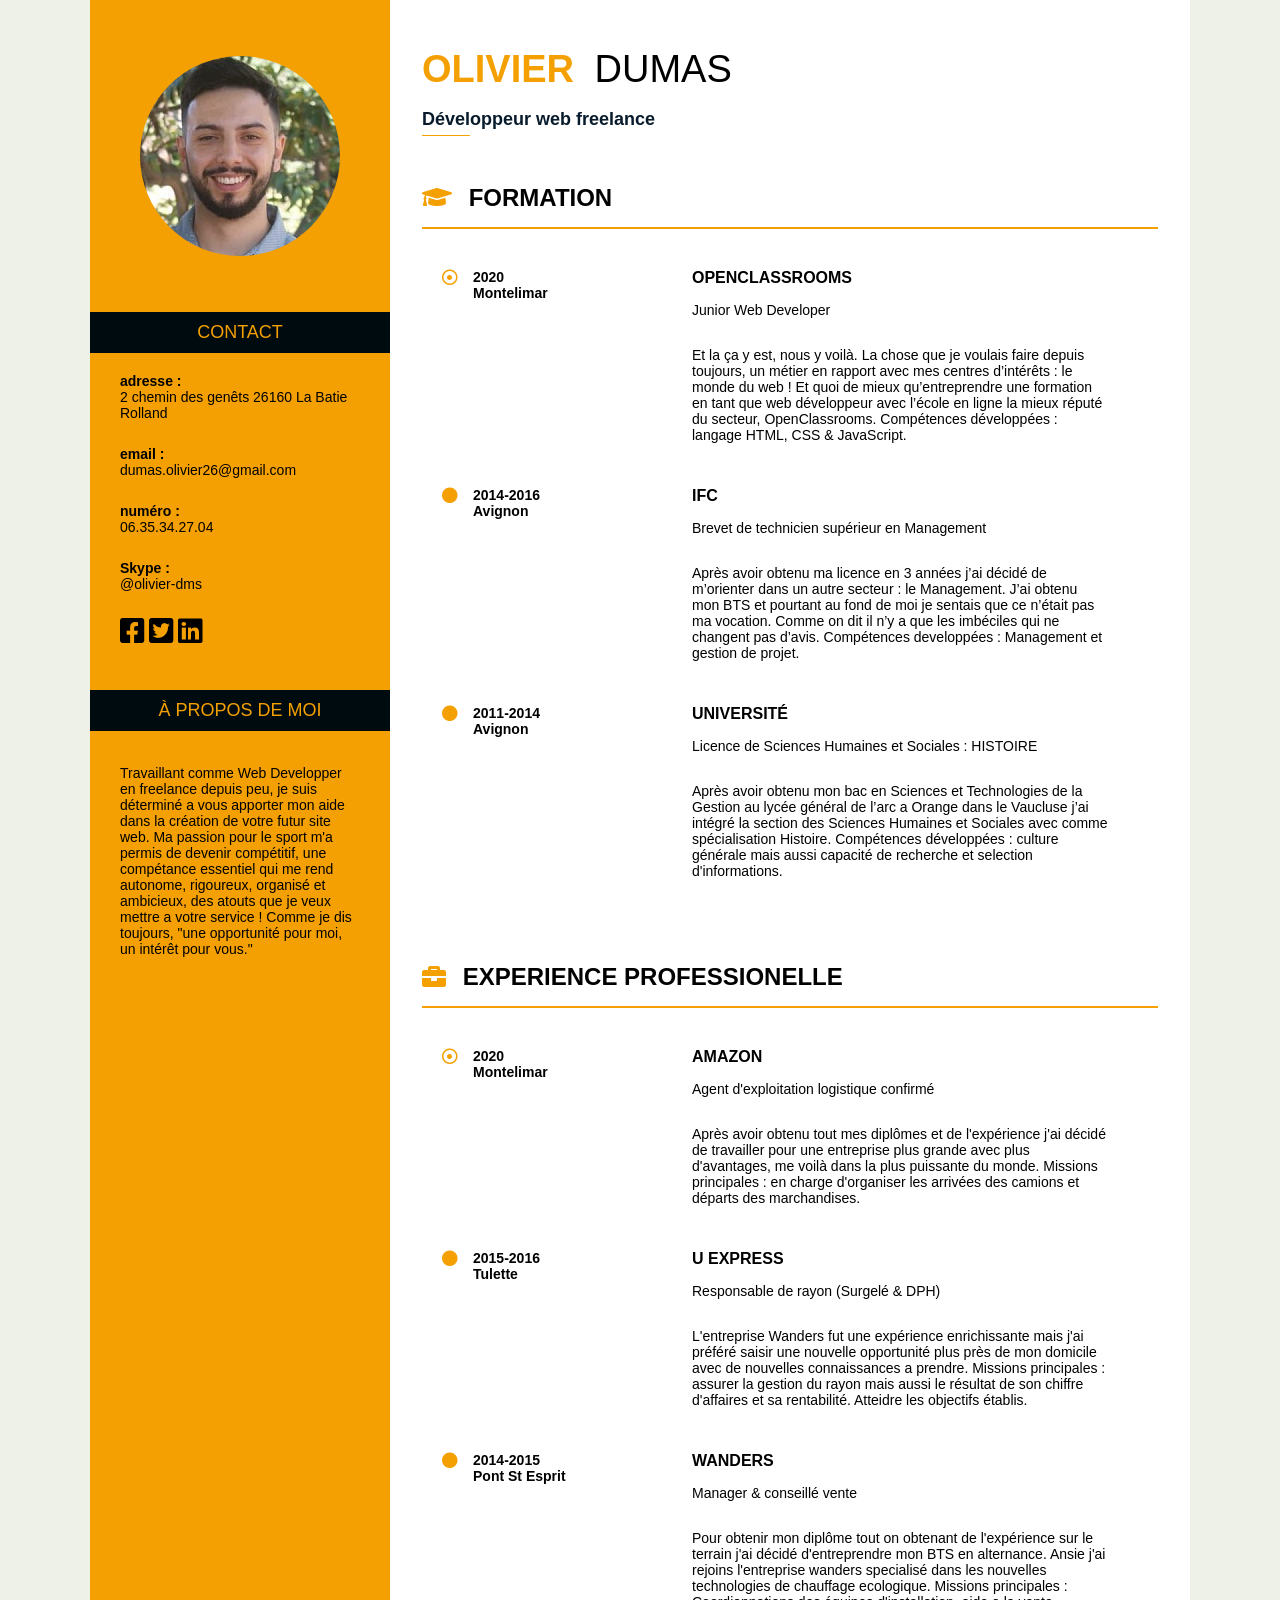
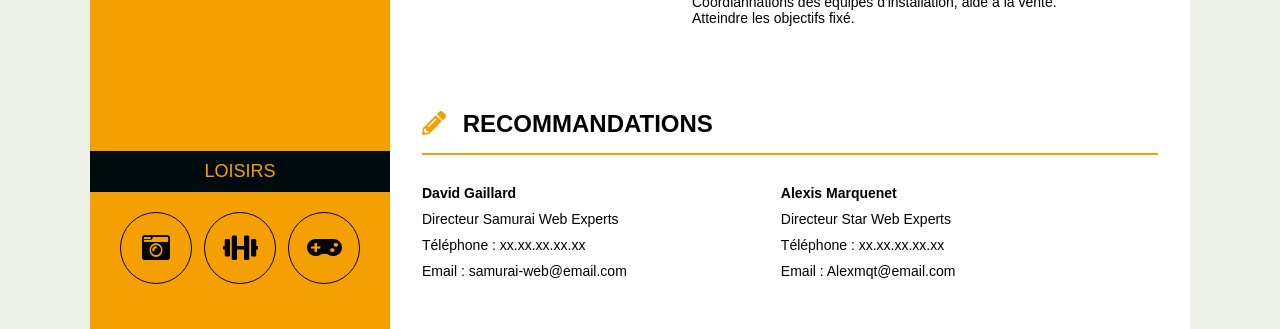
==== index.html @ c9f4bc69 "modification rubrique recommandation htmlet css" ====
<!DOCTYPE html>
<html lang="fr">
   <head>
      <title>CV en Ligne : Dumas Olivier</title>
      <meta name="viewport" content="width=device-width, initial-scale=1">
      <meta charset="utf-8" />
      <link rel="shortcut icon" href="img/faviconCV.png"/>
      <link rel="stylesheet" href="style.css" />
      <link rel="stylesheet" href=
         "https://cdnjs.cloudflare.com/ajax/libs/font-awesome/5.9.0/css/all.css"/>
   </head>
   <body>
      <div class="container">
         <div class="sidebar">
            <div>
               <div class="fullname-picture">
                  <div class="profil-wrapper">
                     <figure class="profil-pic">
                        <a href="img/image.jpg" target="_blank"><img src="img/image_mini.jpg" 
                           alt="image" title="Cliquez pour agrandir" /></a>
                     </figure>
                  </div>
               </div>
               <div class="fullname show-on-mobile">
                  <header class="main-title-color">
                     <h1> OLIVIER <span class="surname">DUMAS</span></h1><br>
                     <h2 class="titlejob">
                        <span class="underline-title">Dével</span>oppeur web freelance
                     </h2>
                  </header>
               </div>
               <section>
                  <h3 class="sidebar-title">CONTACT</h3>
                  <div class="sidebar-body">
                     <ul class="nopuce">
                        <li class="sidebar-bullet">
                           <strong>adresse :</strong>
                           <a class="link-color" href="http://goo.gl/maps/GYfT8riHhv5M9NxY7"
                           target="_blank"
                           title= "cliquez pour voir sur google maps">
                           2 chemin des genêts 26160 La Batie Rolland
                           </a>
                        </li>
                        <li class="sidebar-bullet">
                           <strong>email :</strong> 
                           <a class="link-color" href= "mailto:dumas.olivier26@gmail.com"
                           target="_blank"
                           title= "cliquez pour me contacter par mail">
                           dumas.olivier26@gmail.com</a>
                        </li>
                        <li class="sidebar-bullet">
                           <strong>numéro :</strong> 
                           <a class="link-color" href="tel:+33635432704"
                           target="_blank"
                           title= "cliquez pour me contacter par téléphone">
                           06.35.34.27.04</a>
                        </li>
                        <li class="sidebar-bullet">
                           <strong>Skype :</strong> 
                           <a class="link-color" href="https://secure.skype.com/portal/overview"
                           target="_blank"
                           title="cliquez pour me contacter par Skype">
                           @olivier-dms</a>
                        </li>
                        <li>
                           <a class="link-color" href="https://www.facebook.com/olivierjaco.pastorius/?viewas=" 
                              target="_blank" 
                              title="cliquez pour accéder a mon profil facebook">
                              <i class="fab fa-facebook-square fa-2x"></i>
                           </a>
                           <a class="link-color" href="https://twitter.com/dumasolivier7" 
                              target="_blank"
                              title="cliquez pour accéder a mon profil twitter">
                              <i class="fab fa-twitter-square fa-2x"></i>
                           </a>
                           <a class="link-color" href="https://www.linkedin.com/in/olivier-dumas-05666b1aa" 
                              target="_blank"
                              title="cliquez pour accéder a mon profil linkedin">
                              <i class="fab fa-linkedin fa-2x"></i>
                           </a>
                        </li>
                     </ul>
                  </div>
               </section>
               <section>
                  <h3 class="sidebar-title">À PROPOS DE MOI</h3>
                  <div class="sidebar-body">
                     <p>
                        Travaillant comme Web Developper en freelance depuis peu, je suis déterminé a vous apporter mon aide dans la création de votre futur site web. 
                        Ma passion pour le sport m'a permis de devenir compétitif, une compétance essentiel qui me rend autonome, rigoureux, organisé et ambicieux,
                        des atouts que je veux mettre a votre service ! 
                        Comme je dis toujours, "une opportunité pour moi, un intérêt pour vous."
                     </p>
                  </div>
               </section>
            </div>
            <footer>
               <section>
                  <h3 class="sidebar-title">LOISIRS</h3>
                  <div class="sidebar-body">
                     <div class="icone-circle">
                        <i class="fa fa-camera-retro fa-2x" title="photographie & cinéma"></i> 
                     </div>
                     <div class="icone-circle">
                        <i class="fas fa-dumbbell fa-2x" title="pratique powerlift & crossfit depuis 3 ans"></i>
                     </div>
                     <div class="icone-circle">
                        <i class="fas fa-gamepad fa-2x" title="grand amateur de jeux video"></i>
                     </div>
                  </div>
               </section>
            </footer>
         </div>
         <div class="main">
            <div class="fullname hide-on-mobile">
               <header class="main-title-color">
                  <h1> OLIVIER <span class="surname">DUMAS</span></h1><br>
                  <h2 class="titlejob">
                     <span class="underline-title">Dével</span>oppeur web freelance
                  </h2>
               </header>
            </div>
            <section>
               <h3 class="titre"> <i class="fas fa-graduation-cap"></i> <span class="title-category">FORMATION</span></h3>
               <div class="main-section">
                  <article class="event">
                     <div class="periode">
                        <span class="icone-color"><i class="far fa-dot-circle"></i></span>
                        <div class="date-and-location">
                            2020 <br> Montelimar 
                        </div>
                     </div>
                     <div class="periode-descriptif"> 
                        <h4 class="career-title">OPENCLASSROOMS</h4> 
                        <h5 class="subtitle">Junior Web Developer</h5>
                        <p>
                           Et la ça y est, nous y voilà. La chose que je voulais faire depuis toujours, 
                           un métier en rapport avec mes centres d’intérêts : le monde du web ! 
                           Et quoi de mieux qu’entreprendre une formation en tant que web développeur avec l’école en ligne la mieux réputé du secteur, OpenClassrooms.
                           Compétences développées : langage HTML, CSS & JavaScript.
                        </p>
                     </div>
                  </article>
                  <article class="event">
                     <div class="periode">
                        <span class="icone-color"><i class="fas fa-circle"></i></span>
                        <div class="date-and-location">
                            2014-2016 <br> Avignon
                        </div>
                     </div>
                     <div class="periode-descriptif"> 
                        <h4 class="career-title">IFC</h4>
                        <h5 class="subtitle">Brevet de technicien supérieur en Management</h5>
                        <p>
                           Après avoir obtenu ma licence en 3 années j’ai décidé de m’orienter dans un autre secteur : le Management. 
                           J’ai obtenu mon BTS et pourtant au fond de moi je sentais que ce n’était pas ma vocation. 
                           Comme on dit il n’y a que les imbéciles qui ne changent pas d’avis. 
                           Compétences developpées : Management et gestion de projet.
                        </p>
                     </div>
                  </article>
                  <article class="event">
                     <div class="periode">
                        <span class="icone-color"><i class="fas fa-circle"></i></span>
                        <div class="date-and-location">
                           2011-2014 <br> Avignon
                        </div>
                     </div>
                     <div class="periode-descriptif"> 
                        <h4 class="career-title">UNIVERSITÉ</h4>
                        <h5 class="subtitle">Licence de Sciences Humaines et Sociales : HISTOIRE</h5>
                        <p>
                           Après avoir obtenu mon bac en Sciences et Technologies de la Gestion au lycée général de l’arc a Orange dans le Vaucluse 
                           j’ai intégré la section des Sciences Humaines et Sociales avec comme spécialisation Histoire.
                           Compétences développées : culture générale mais aussi capacité de recherche et selection d'informations.
                        </p>
                     </div>
                   </article>
               </div>
            </section>
            <section>
               <h3 class="titre"> <i class="fas fa-briefcase"></i> <span class="title-category">EXPERIENCE PROFESSIONELLE</span></h3>
               <div class="main-section">
                  <article class="event">
                     <div class="periode">
                        <span class="icone-color"><i class="far fa-dot-circle"></i></span>
                        <div class="date-and-location">
                           2020 <br> Montelimar 
                        </div>
                     </div>
                     <div class="periode-descriptif"> 
                        <h4 class="career-title">AMAZON</h4>
                        <h5 class="subtitle">Agent d'exploitation logistique confirmé</h5>
                        <p>
                           Après avoir obtenu tout mes diplômes et de l'expérience j'ai décidé de travailler pour une entreprise plus grande avec plus d'avantages, 
                           me voilà dans la plus puissante du monde.
                           Missions principales : en charge d'organiser les arrivées des camions et départs des marchandises. 
                         </p>
                     </div>
                  </article>
                  <article class="event">
                     <div class="periode">
                        <span class="icone-color"><i class="fas fa-circle"></i></span>
                        <div class="date-and-location">
                            2015-2016 <br> Tulette
                        </div>
                     </div>
                     <div class="periode-descriptif"> 
                        <h4 class="career-title">U EXPRESS</h4>
                        <h5 class="subtitle">Responsable de rayon (Surgelé & DPH)</h5>
                        <p>
                           L'entreprise Wanders fut une expérience enrichissante mais j'ai préféré saisir une nouvelle opportunité plus près de mon domicile avec de nouvelles connaissances a prendre.
                           Missions principales : assurer la gestion du rayon mais aussi le résultat de son chiffre d'affaires et sa rentabilité. Atteidre  les objectifs établis.
                        </p>
                     </div>
                  </article>
                  <article class="event">
                     <div class="periode">
                        <span class="icone-color"><i class="fas fa-circle"></i></span>
                        <div class="date-and-location">
                            2014-2015 <br> Pont St Esprit
                        </div>
                     </div>
                     <div class="periode-descriptif"> 
                        <h4 class="career-title">WANDERS</h4>
                        <h5 class="subtitle">Manager & conseillé vente</h5>
                        <p>
                           Pour obtenir mon diplôme tout on obtenant de l'expérience sur le terrain j'ai décidé d'entreprendre mon BTS en alternance. 
                           Ansie j'ai rejoins l'entreprise wanders specialisé dans les nouvelles technologies de chauffage ecologique.
                           Missions principales : Coordiannations des équipes d'installation, aide a la vente. Atteindre les objectifs fixé. 
                        </p> 
                     </div>
                  </article>
               </div>
            </section>
            <section>
               <h3 class="titre"> <i class="fas fa-pencil-alt"></i> <span class="title-category">RECOMMANDATIONS</span></h3>
               <div class="recommandation">
                  <div class="recommandation-name">David Gaillard</div>
                  <div>Directeur Samurai Web Experts</div>
                  <div>Téléphone : xx.xx.xx.xx.xx</div>
                  <div>Email : samurai-web@email.com</div>
               </div>
               <div class="recommandation">
                  <div class="recommandation-name">Alexis Marquenet</div>
                  <div>Directeur Star Web Experts</div>
                  <div>Téléphone : xx.xx.xx.xx.xx</div>
                  <div>Email : Alexmqt@email.com</div>
               </div>
            </section>
         </div>
      </div>   
   </body>
</html>
---- style.css ----
*{
    font-family: Verdana, "Arial Black", Arial, Comic Sans MS, sans-serif;
}

body{
	background-color: rgb(238, 241, 231)
}

body, ul, h1, h2, h3, h4, h5{
	padding: 0;
	margin: 0;
}

.sidebar-bullet{
	margin-bottom: 25px;
	display: flex;
	flex-direction: column;
}

.fullname{
	margin-top: 3em;
	margin-bottom: 3em;
	display: flex;
	flex-direction: column;
	justify-content: center;
}

.fullname-picture{
	margin-top: 4em;
	margin-bottom: 4em;
	height: 200px;
	display: flex;
	flex-direction: column;
	justify-content: center;	
}

.profil-wrapper {
	display: flex;
	justify-content: center;
	margin: 3em 0px;
}

.profil-pic{
	display: inline-block;
    border: 2px;
    width: 200px;
    height: 200px;
    border-radius: 50%;
    overflow: hidden;
}

h1{
	font-size: 38px;
	color: rgb(245, 160, 2);
}

.titlejob{
	display: flex;
	justify-content: start;
	font-size: 18px;
	color: rgb(7, 27, 44);
	font-weight: bold;
}

.surname{
	color: black;
	margin-left: 10px;
	font-weight: 500;
}

.underline-title{
	border-bottom: 0.1em solid rgb(245, 160, 2);
	padding-bottom: 5px;	
}

.link-color{
	color: black;
	text-decoration: none;
}

.icone-circle
{
 	background-color: rgb(245, 160, 2);
 	border-radius: 100%;
 	border: 1px solid black;
 	padding:10px;
 	width: 50px;
 	height: 50px;
 	display: flex;
 	justify-content: center;
 	align-items: center;
}

.container{
	max-width: 1100px;
	display: flex;
	justify-content: center;
	margin: auto;
}

.sidebar{
	
	background-color: rgb(245, 160, 2);
	max-width: 300px;
	min-width: 300px;
	display: flex; 
	flex-direction: column;
	justify-content: space-between;
	font-size: 14px;
}	

.main{
	background-color:white;
	padding-left: 2em;
	padding-right: 2em;
}

.titre{
	display:block;
	border-bottom: 0.1em solid; color: rgb(245, 160, 2);
	text-align: left;
	padding-bottom: 15px;
	font-size: x-large;
	font-weight: 600;
}

.sidebar-title{
	text-align: center;
    font-weight: normal;
    background: rgb(0, 11, 15);
    color: rgb(245, 160, 2);
    margin: auto;
	padding: 10px 0px;
	text-transform: uppercase;
	font-size: large;
}

.sidebar-body{
	padding: 20px 30px;
	display: flex; 
	justify-content: space-between;
	margin-bottom: 25px;
}

.periode-descriptif{
	padding-left: 20px;
	display: flex;
	flex-direction: column;
	margin: 0px 30px;
	font-size: 14px;
}

.date-and-location{
	padding-left: 15px;
	width: 200px;
	font-weight: bold;
	font-size: 14px;
}

.career-title{
	display: flex;
	justify-content: start;
	margin-bottom: 15px;
	font-weight: bold;
	font-size: medium;
}

.subtitle{
    display: flex;
	justify-content: start;
	margin-bottom: 15px;
	font-style: normal;
	font-weight: normal;
	font-size: 14px;
}

p{	
	text-align: left;
}

.nopuce{
	list-style-type: none;
}

.main-section{
	padding: 40px 20px;
}

.title-category{
	color: black;
	margin-left: 10px;
}

.recommandation div{
	margin-bottom: 10px; 
}

.recommandation-name{
	font-weight: bold;
}

.event{
	display: flex;
	margin-bottom: 30px;
}

.periode{
	width: 200px;
	display: flex;
}

.icone-color{
	color: rgb(245, 160, 2);
}

.recommandation {
	display: inline-block;
	height: 40%;
	width: 40%;	
	margin-right: 60px;
	margin-bottom: 40px;
	padding-top: 30px;
	font-size: 14px;
}

.hide-on-mobile{
	display: block;
}

.show-on-mobile{
	display: none;
}

@media all and (max-width: 950px)
{

	.hide-on-mobile{
		display: none;
	}
	
	.show-on-mobile{
		display: block;
	}

	.main{
		background-color:white;
		padding-left: 1em;
		padding-right: 1em;
	}

	.event
	{
		flex-direction: column;
		margin-bottom: 50px;
	}
	
	.periode-descriptif{
		padding-left: 0px;
		margin: 20px 30px;
	}

	.main-title-color h1{
		color: black;
		display: flex;
		justify-content: center;
		font-size: x-large;
	}

	.titlejob{
		display: flex;
		justify-content: center;
		font-size: medium;
	}

	h3{
		margin-top: 30px;
	}

}

@media all and (max-width: 750px)
{

	.container
    {
		flex-direction: column;
	}
	
	.main{
		background-color:white;
		padding-left: 1em;
		padding-right: 1em;
	}
	
	.fullname
	{
		margin-top: 1em;
		margin-bottom: 1em;
	}
	
	.sidebar{
		max-width: unset;
		min-width: unset;
	}
	
	.main-section{
		padding: 40px 5px;
	}

	.main-title-color h1{
		color: black;
		display: flex;
		justify-content: center;
		font-size: x-large;
	}

	.titlejob{
		display: flex;
		justify-content: center;
		font-size: medium;
	}

	h3{
		margin-top: 30px;
	}

}
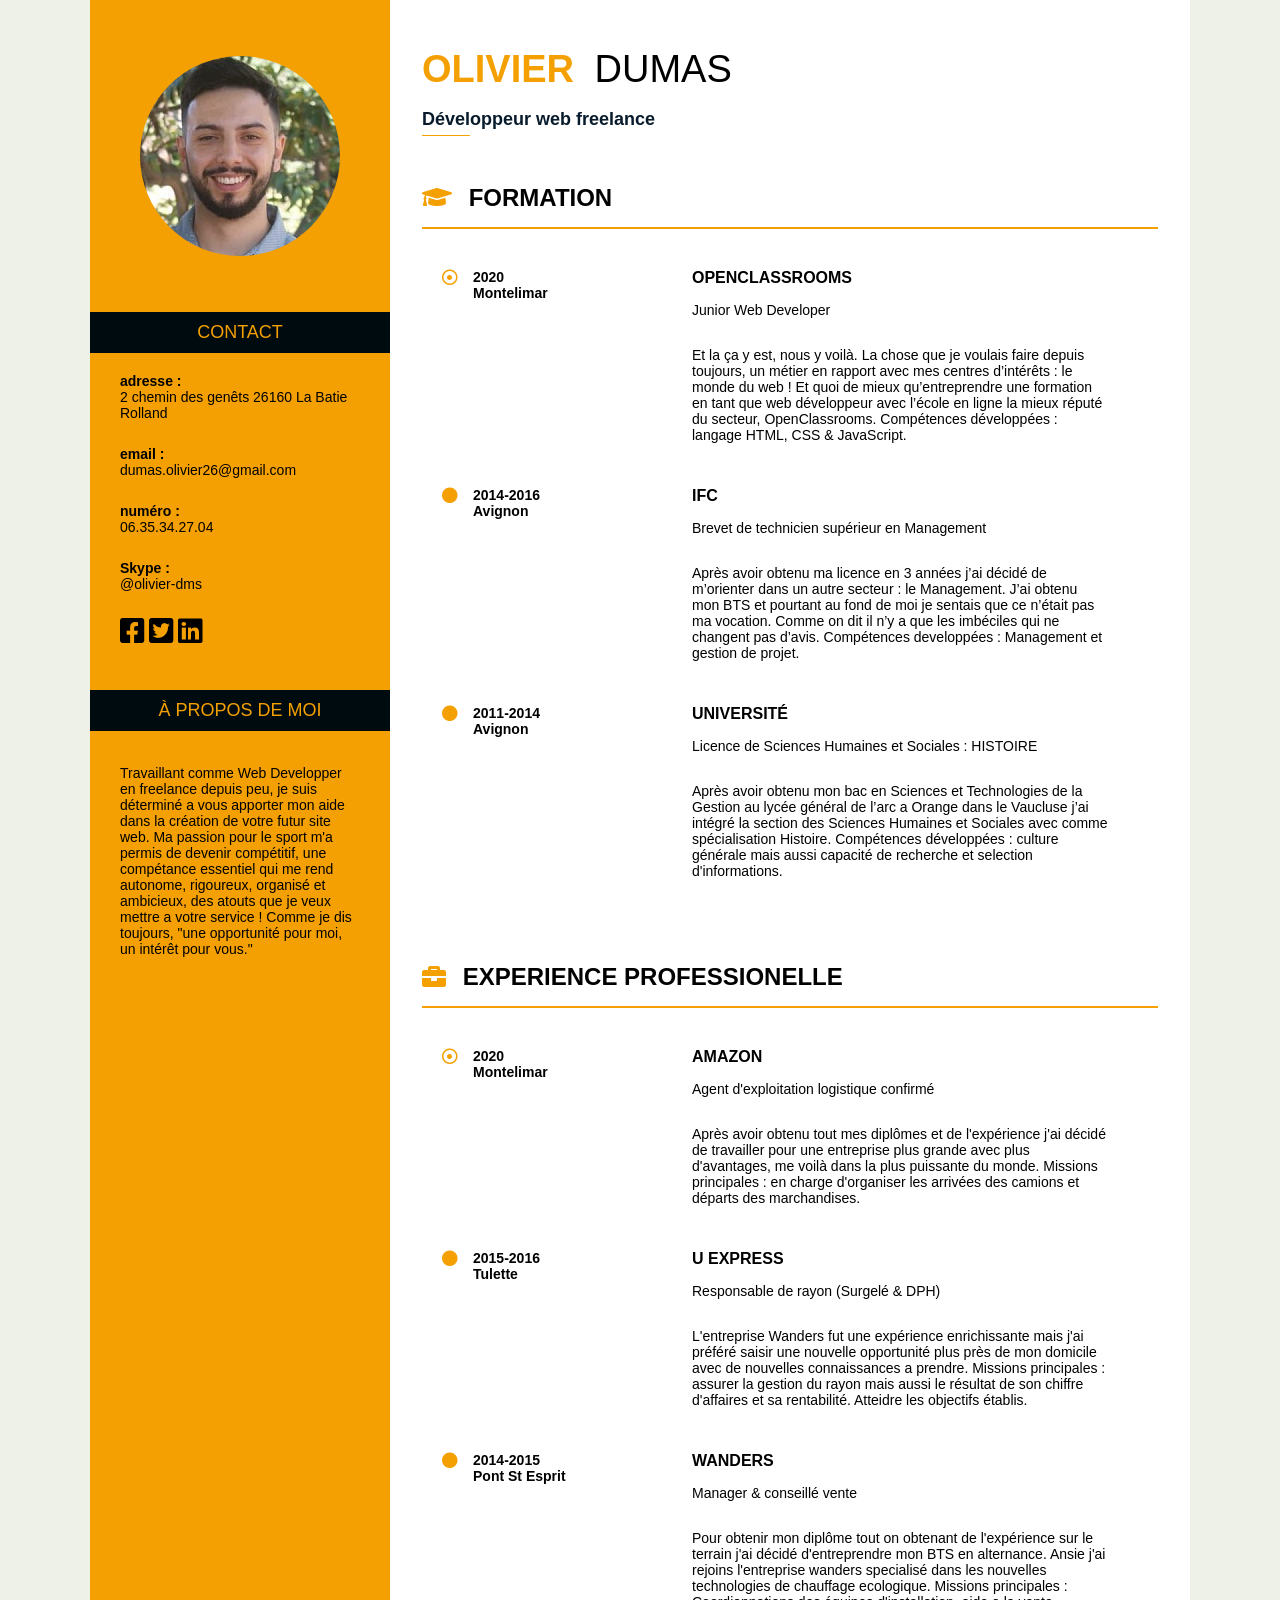
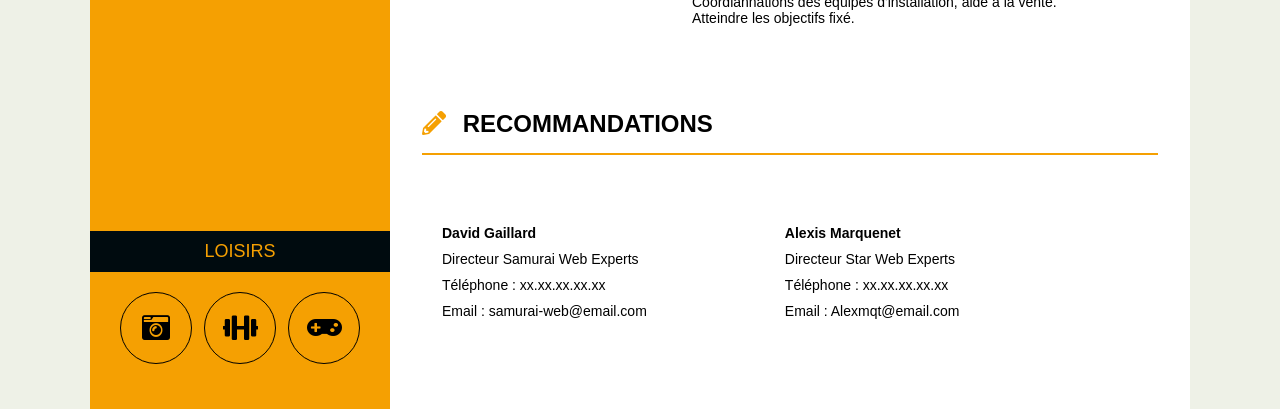
==== commit 46f1e92c: "ajout class main-section dans recommandation" ====
--- a/index.html
+++ b/index.html
@@ -235,17 +235,19 @@
             </section>
             <section>
                <h3 class="titre"> <i class="fas fa-pencil-alt"></i> <span class="title-category">RECOMMANDATIONS</span></h3>
-               <div class="recommandation">
-                  <div class="recommandation-name">David Gaillard</div>
-                  <div>Directeur Samurai Web Experts</div>
-                  <div>Téléphone : xx.xx.xx.xx.xx</div>
-                  <div>Email : samurai-web@email.com</div>
-               </div>
-               <div class="recommandation">
-                  <div class="recommandation-name">Alexis Marquenet</div>
-                  <div>Directeur Star Web Experts</div>
-                  <div>Téléphone : xx.xx.xx.xx.xx</div>
-                  <div>Email : Alexmqt@email.com</div>
+               <div class="main-section">
+                  <div class="recommandation">
+                     <div class="recommandation-name">David Gaillard</div>
+                     <div>Directeur Samurai Web Experts</div>
+                     <div>Téléphone : xx.xx.xx.xx.xx</div>
+                     <div>Email : samurai-web@email.com</div>
+                  </div>
+                  <div class="recommandation">
+                     <div class="recommandation-name">Alexis Marquenet</div>
+                     <div>Directeur Star Web Experts</div>
+                     <div>Téléphone : xx.xx.xx.xx.xx</div>
+                     <div>Email : Alexmqt@email.com</div>
+                  </div>
                </div>
             </section>
          </div>
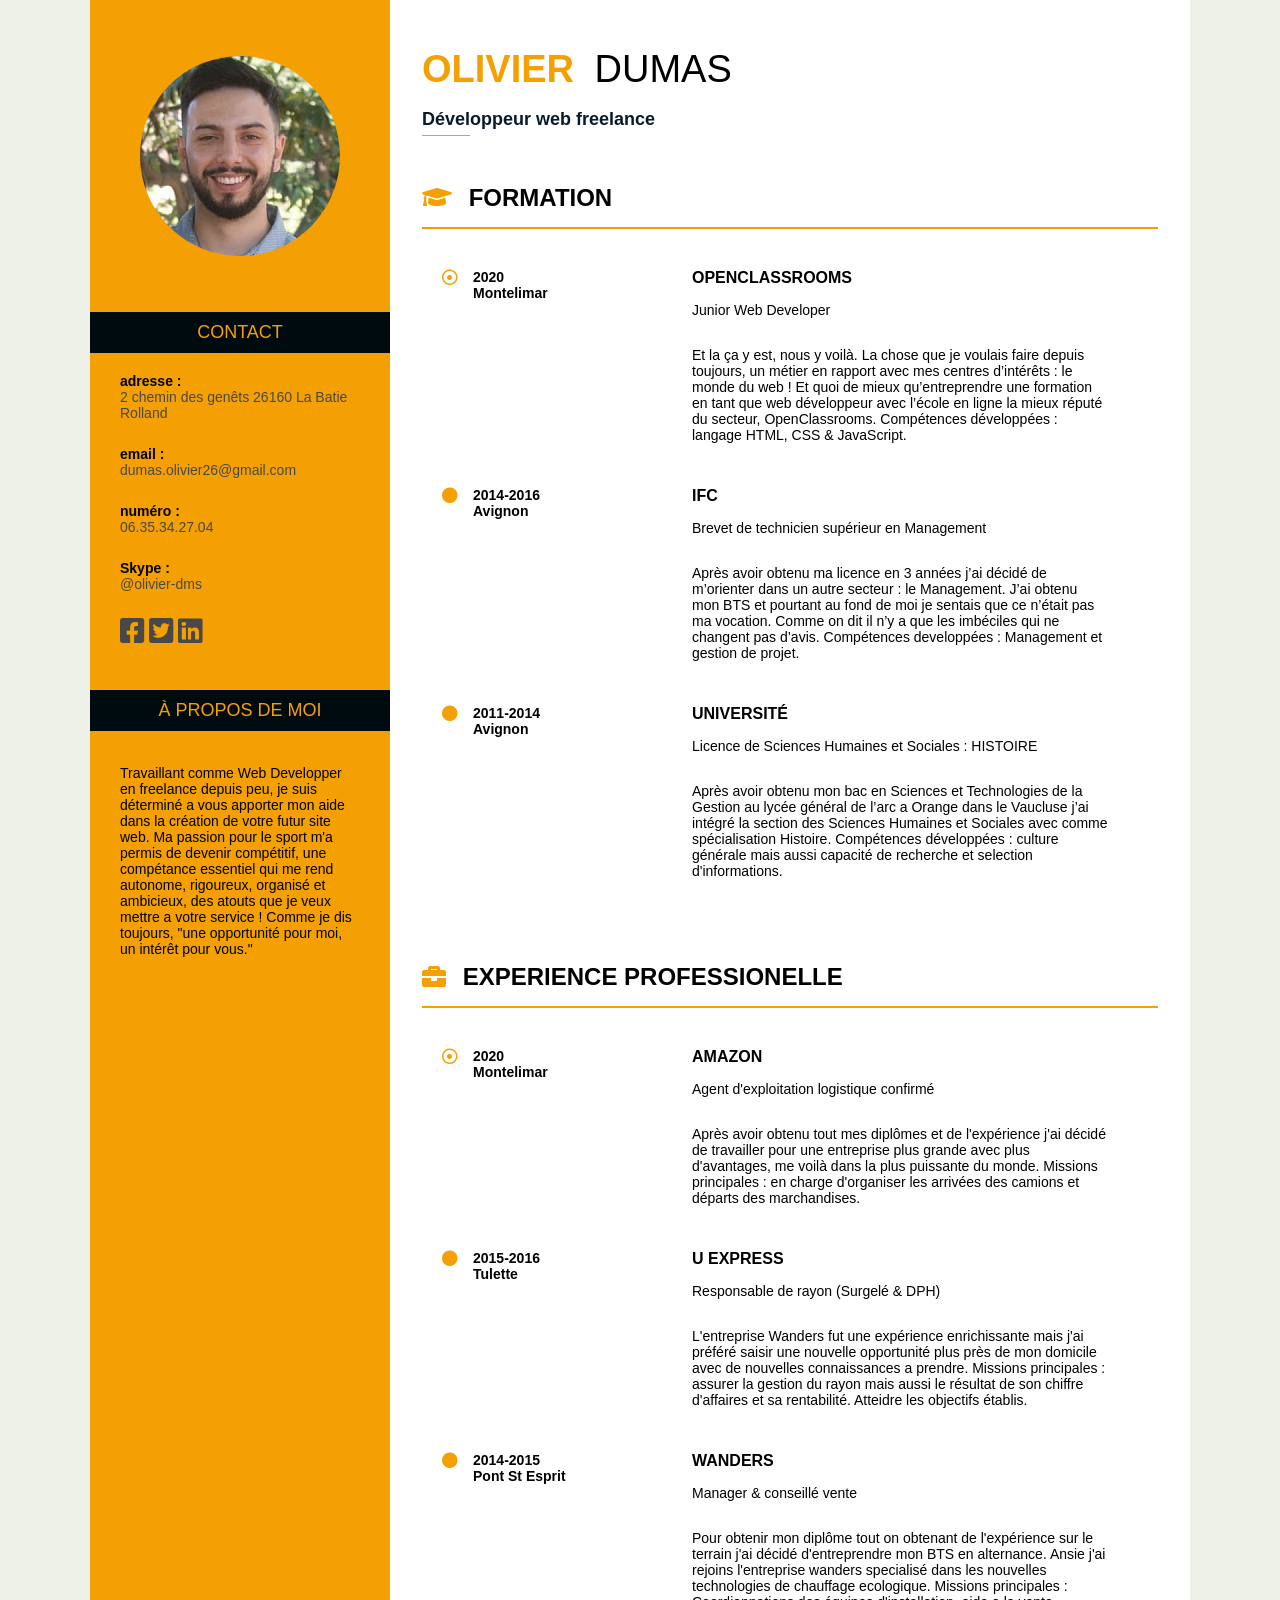
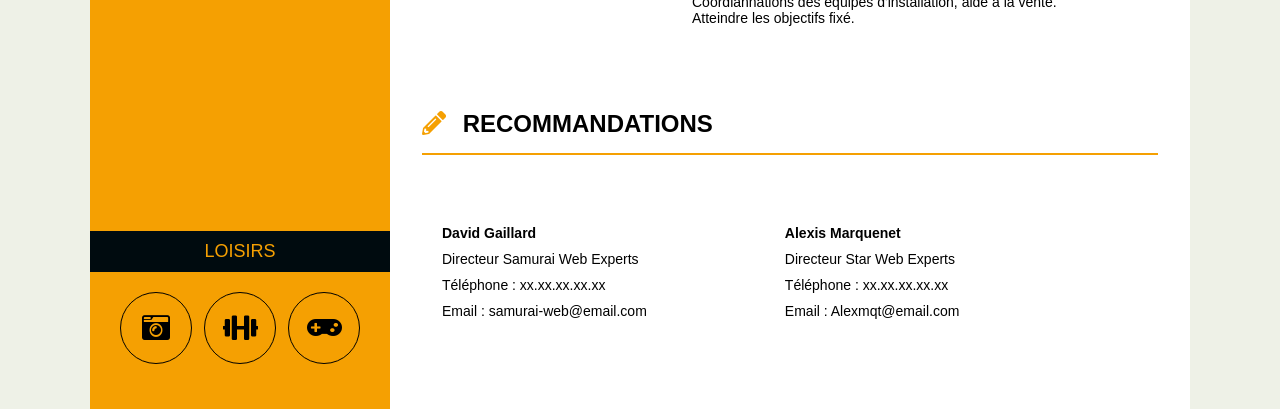
==== commit 7f10f5e1: "modification rubrique contact html et css" ====
--- a/index.html
+++ b/index.html
@@ -35,7 +35,7 @@
                      <ul class="nopuce">
                         <li class="sidebar-bullet">
                            <strong>adresse :</strong>
-                           <a class="link-color" href="http://goo.gl/maps/GYfT8riHhv5M9NxY7"
+                           <a class="link-text" href="http://goo.gl/maps/GYfT8riHhv5M9NxY7"
                            target="_blank"
                            title= "cliquez pour voir sur google maps">
                            2 chemin des genêts 26160 La Batie Rolland
@@ -43,37 +43,37 @@
                         </li>
                         <li class="sidebar-bullet">
                            <strong>email :</strong> 
-                           <a class="link-color" href= "mailto:dumas.olivier26@gmail.com"
+                           <a class="link-text" href= "mailto:dumas.olivier26@gmail.com"
                            target="_blank"
                            title= "cliquez pour me contacter par mail">
                            dumas.olivier26@gmail.com</a>
                         </li>
                         <li class="sidebar-bullet">
                            <strong>numéro :</strong> 
-                           <a class="link-color" href="tel:+33635432704"
+                           <a class="link-text" href="tel:+33635432704"
                            target="_blank"
                            title= "cliquez pour me contacter par téléphone">
                            06.35.34.27.04</a>
                         </li>
                         <li class="sidebar-bullet">
                            <strong>Skype :</strong> 
-                           <a class="link-color" href="https://secure.skype.com/portal/overview"
+                           <a class="link-text" href="https://secure.skype.com/portal/overview"
                            target="_blank"
                            title="cliquez pour me contacter par Skype">
                            @olivier-dms</a>
                         </li>
                         <li>
-                           <a class="link-color" href="https://www.facebook.com/olivierjaco.pastorius/?viewas=" 
+                           <a class="link-icone" href="https://www.facebook.com/olivierjaco.pastorius/?viewas=" 
                               target="_blank" 
                               title="cliquez pour accéder a mon profil facebook">
                               <i class="fab fa-facebook-square fa-2x"></i>
                            </a>
-                           <a class="link-color" href="https://twitter.com/dumasolivier7" 
+                           <a class="link-icone" href="https://twitter.com/dumasolivier7" 
                               target="_blank"
                               title="cliquez pour accéder a mon profil twitter">
                               <i class="fab fa-twitter-square fa-2x"></i>
                            </a>
-                           <a class="link-color" href="https://www.linkedin.com/in/olivier-dumas-05666b1aa" 
+                           <a class="link-icone" href="https://www.linkedin.com/in/olivier-dumas-05666b1aa" 
                               target="_blank"
                               title="cliquez pour accéder a mon profil linkedin">
                               <i class="fab fa-linkedin fa-2x"></i>
--- a/style.css
+++ b/style.css
@@ -73,9 +73,17 @@
 	padding-bottom: 5px;	
 }
 
-.link-color{
+.link-text, .link-icone{
+	color: 	#484848;
+	text-decoration: none;
+}
+
+.link-text:hover, .link-icone:hover{
 	color: black;
-	text-decoration: none;
+}
+
+.link-text:hover{
+	text-decoration: underline;
 }
 
 .icone-circle
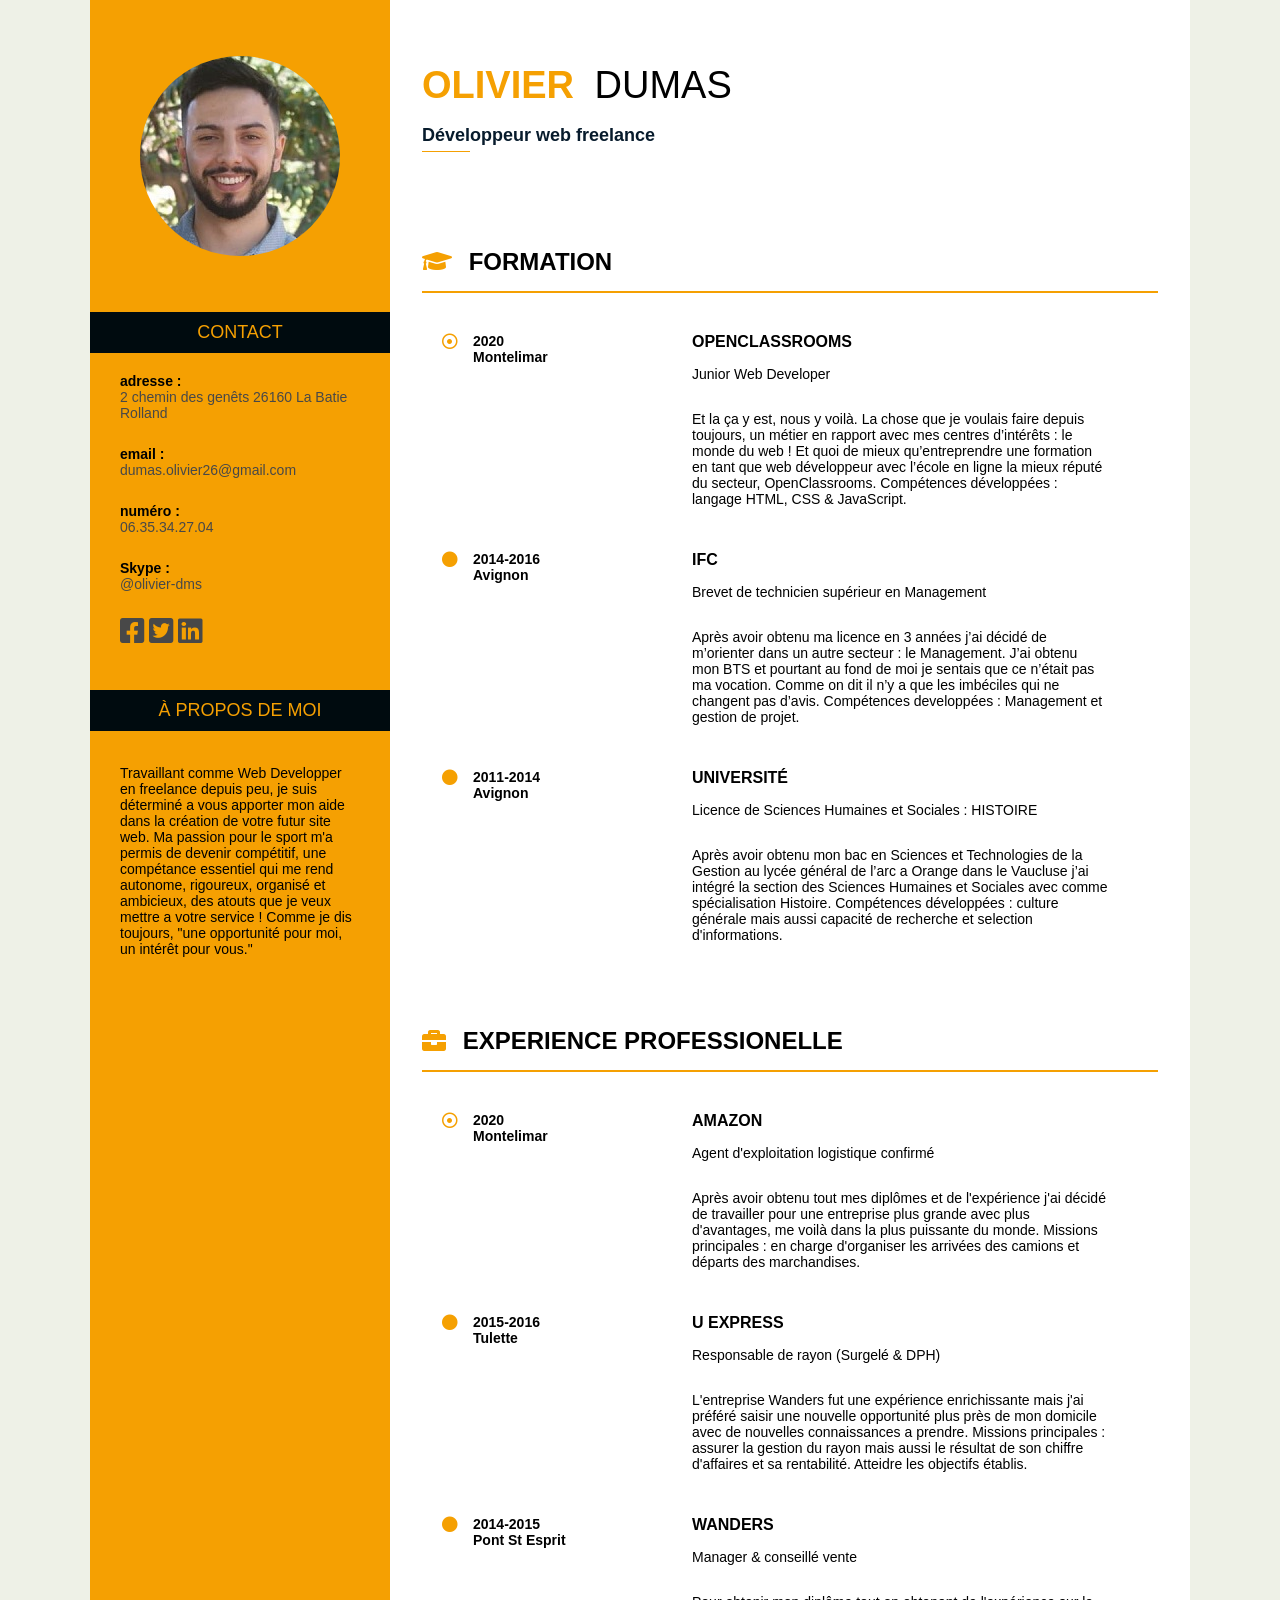
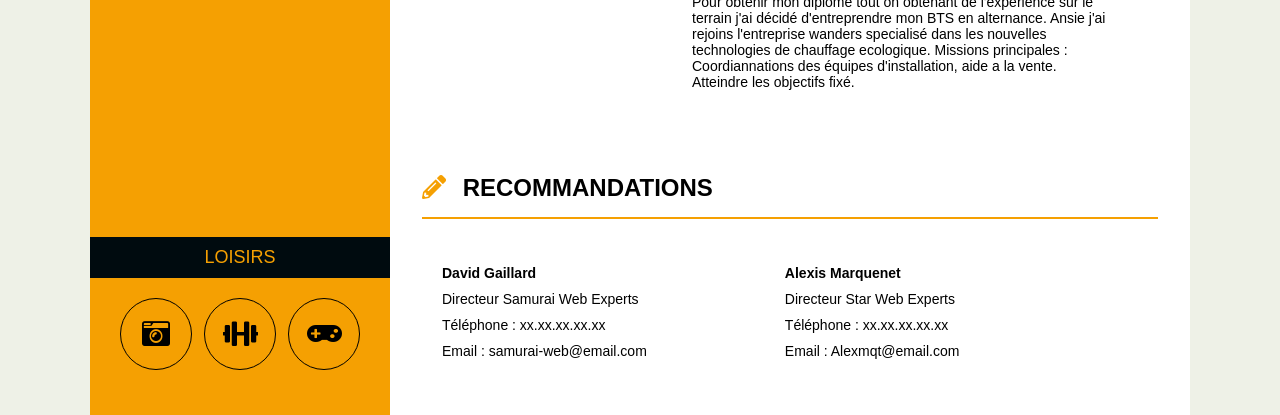
==== commit d9c75df2: "modification rubrique recommandation et class fullname" ====
--- a/index.html
+++ b/index.html
@@ -235,7 +235,7 @@
             </section>
             <section>
                <h3 class="titre"> <i class="fas fa-pencil-alt"></i> <span class="title-category">RECOMMANDATIONS</span></h3>
-               <div class="main-section">
+               <div class="main-section-recommandation">
                   <div class="recommandation">
                      <div class="recommandation-name">David Gaillard</div>
                      <div>Directeur Samurai Web Experts</div>
--- a/style.css
+++ b/style.css
@@ -18,8 +18,8 @@
 }
 
 .fullname{
-	margin-top: 3em;
-	margin-bottom: 3em;
+	margin-top: 4em;
+	margin-bottom: 6em;
 	display: flex;
 	flex-direction: column;
 	justify-content: center;
@@ -194,6 +194,11 @@
 	padding: 40px 20px;
 }
 
+.main-section-recommandation{
+	padding: 40px 20px;
+	
+}
+
 .title-category{
 	color: black;
 	margin-left: 10px;
@@ -226,8 +231,8 @@
 	height: 40%;
 	width: 40%;	
 	margin-right: 60px;
-	margin-bottom: 40px;
-	padding-top: 30px;
+	margin-bottom: 6px;
+	padding-top: 6px;
 	font-size: 14px;
 }
 
@@ -300,10 +305,12 @@
 		padding-right: 1em;
 	}
 	
-	.fullname
-	{
-		margin-top: 1em;
-		margin-bottom: 1em;
+	.fullname{
+		margin-top: 3em;
+		margin-bottom: 3em;
+		display: flex;
+		flex-direction: column;
+		justify-content: center;
 	}
 	
 	.sidebar{
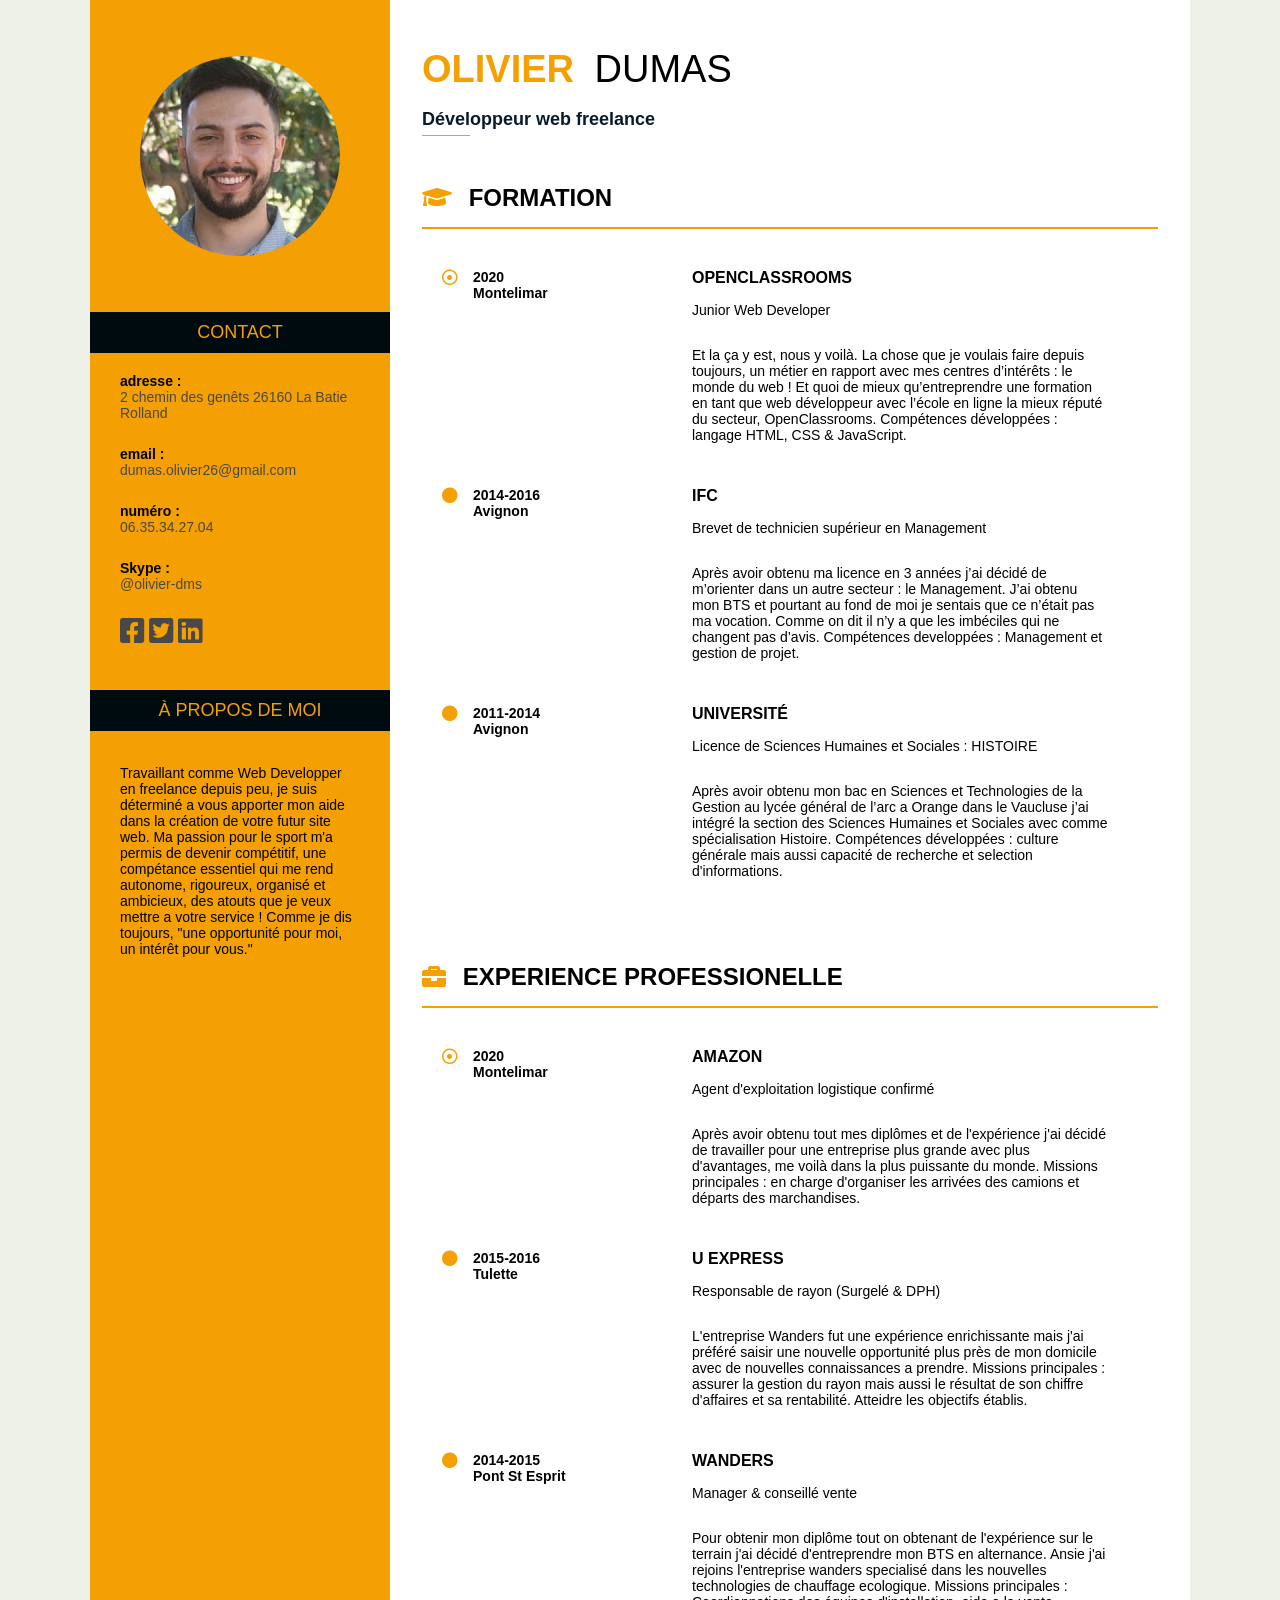
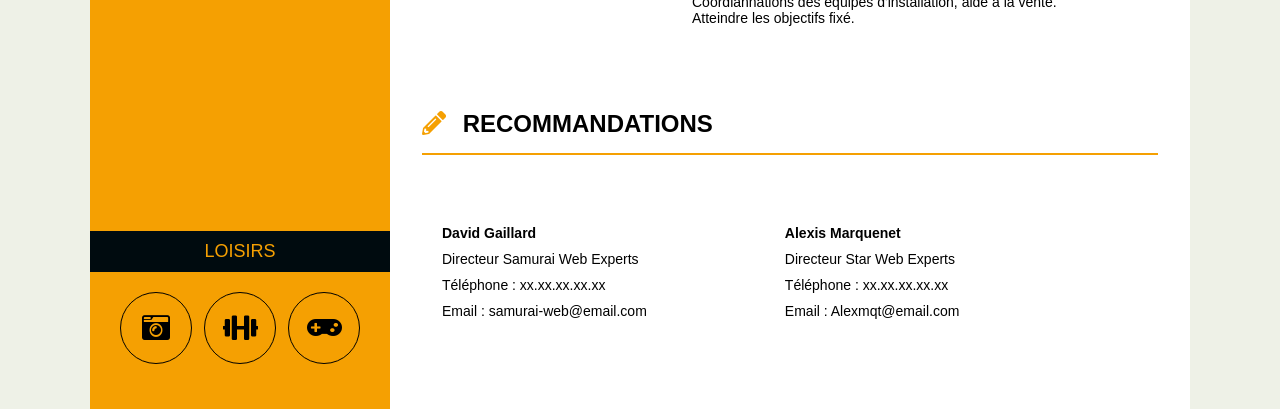
==== commit b8140d4f: "modification recommandation et fullname" ====
--- a/index.html
+++ b/index.html
@@ -235,7 +235,7 @@
             </section>
             <section>
                <h3 class="titre"> <i class="fas fa-pencil-alt"></i> <span class="title-category">RECOMMANDATIONS</span></h3>
-               <div class="main-section-recommandation">
+               <div class="main-section">
                   <div class="recommandation">
                      <div class="recommandation-name">David Gaillard</div>
                      <div>Directeur Samurai Web Experts</div>
--- a/style.css
+++ b/style.css
@@ -18,8 +18,8 @@
 }
 
 .fullname{
-	margin-top: 4em;
-	margin-bottom: 6em;
+	margin-top: 3em;
+	margin-bottom: 3em;
 	display: flex;
 	flex-direction: column;
 	justify-content: center;
@@ -194,11 +194,6 @@
 	padding: 40px 20px;
 }
 
-.main-section-recommandation{
-	padding: 40px 20px;
-	
-}
-
 .title-category{
 	color: black;
 	margin-left: 10px;
@@ -231,8 +226,8 @@
 	height: 40%;
 	width: 40%;	
 	margin-right: 60px;
-	margin-bottom: 6px;
-	padding-top: 6px;
+	margin-bottom: 40px;
+	padding-top: 30px;
 	font-size: 14px;
 }
 
@@ -305,12 +300,10 @@
 		padding-right: 1em;
 	}
 	
-	.fullname{
-		margin-top: 3em;
-		margin-bottom: 3em;
-		display: flex;
-		flex-direction: column;
-		justify-content: center;
+	.fullname
+	{
+		margin-top: 1em;
+		margin-bottom: 1em;
 	}
 	
 	.sidebar{
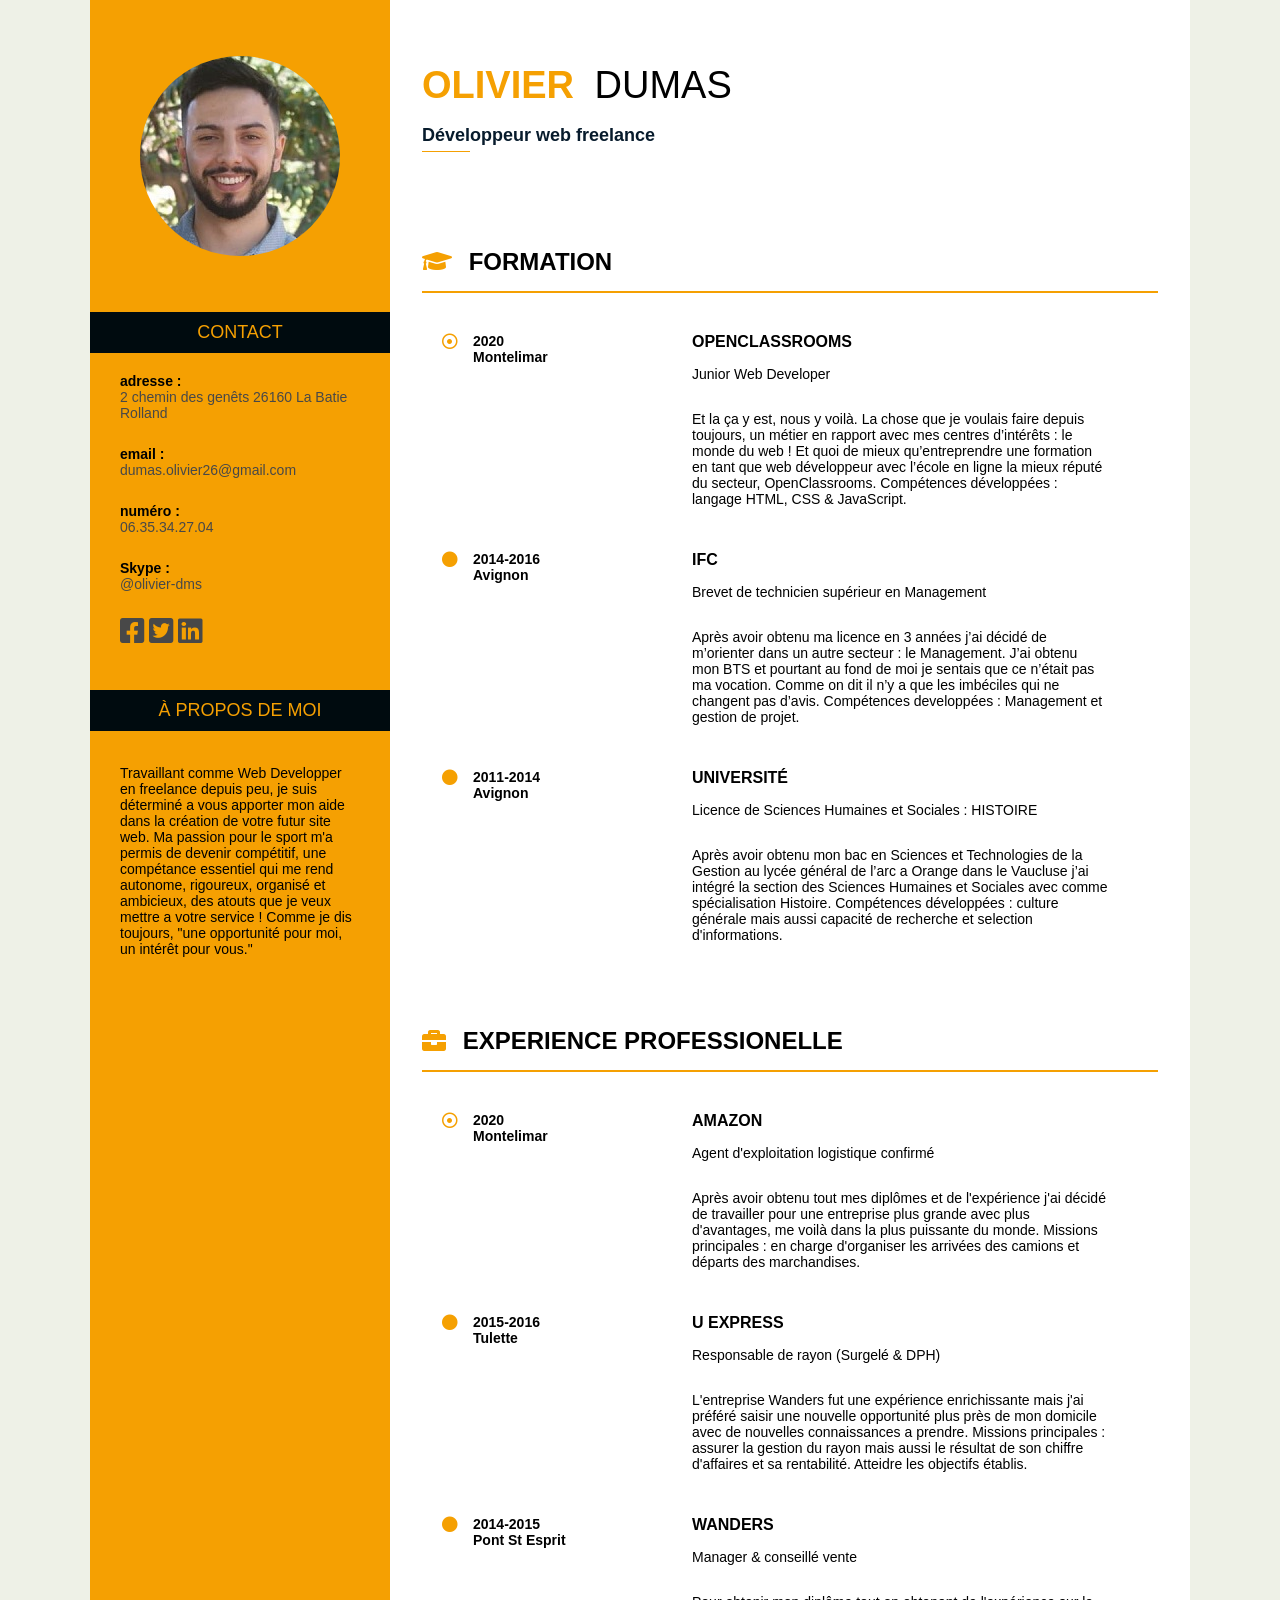
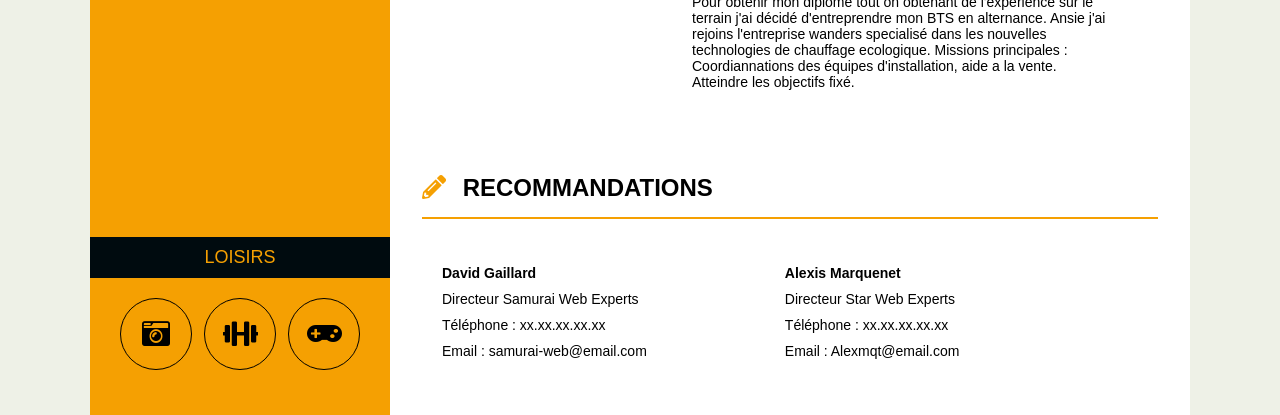
==== commit b04c617c: "modification recommandation et fullname" ====
--- a/index.html
+++ b/index.html
@@ -235,7 +235,7 @@
             </section>
             <section>
                <h3 class="titre"> <i class="fas fa-pencil-alt"></i> <span class="title-category">RECOMMANDATIONS</span></h3>
-               <div class="main-section">
+               <div class="main-section-recommandation">
                   <div class="recommandation">
                      <div class="recommandation-name">David Gaillard</div>
                      <div>Directeur Samurai Web Experts</div>
--- a/style.css
+++ b/style.css
@@ -18,8 +18,8 @@
 }
 
 .fullname{
-	margin-top: 3em;
-	margin-bottom: 3em;
+	margin-top: 4em;
+	margin-bottom: 6em;
 	display: flex;
 	flex-direction: column;
 	justify-content: center;
@@ -194,6 +194,11 @@
 	padding: 40px 20px;
 }
 
+.main-section-recommandation{
+	padding: 40px 20px;
+	
+}
+
 .title-category{
 	color: black;
 	margin-left: 10px;
@@ -226,8 +231,8 @@
 	height: 40%;
 	width: 40%;	
 	margin-right: 60px;
-	margin-bottom: 40px;
-	padding-top: 30px;
+	margin-bottom: 6px;
+	padding-top: 6px;
 	font-size: 14px;
 }
 
@@ -300,10 +305,12 @@
 		padding-right: 1em;
 	}
 	
-	.fullname
-	{
-		margin-top: 1em;
-		margin-bottom: 1em;
+	.fullname{
+		margin-top: 3em;
+		margin-bottom: 3em;
+		display: flex;
+		flex-direction: column;
+		justify-content: center;
 	}
 	
 	.sidebar{
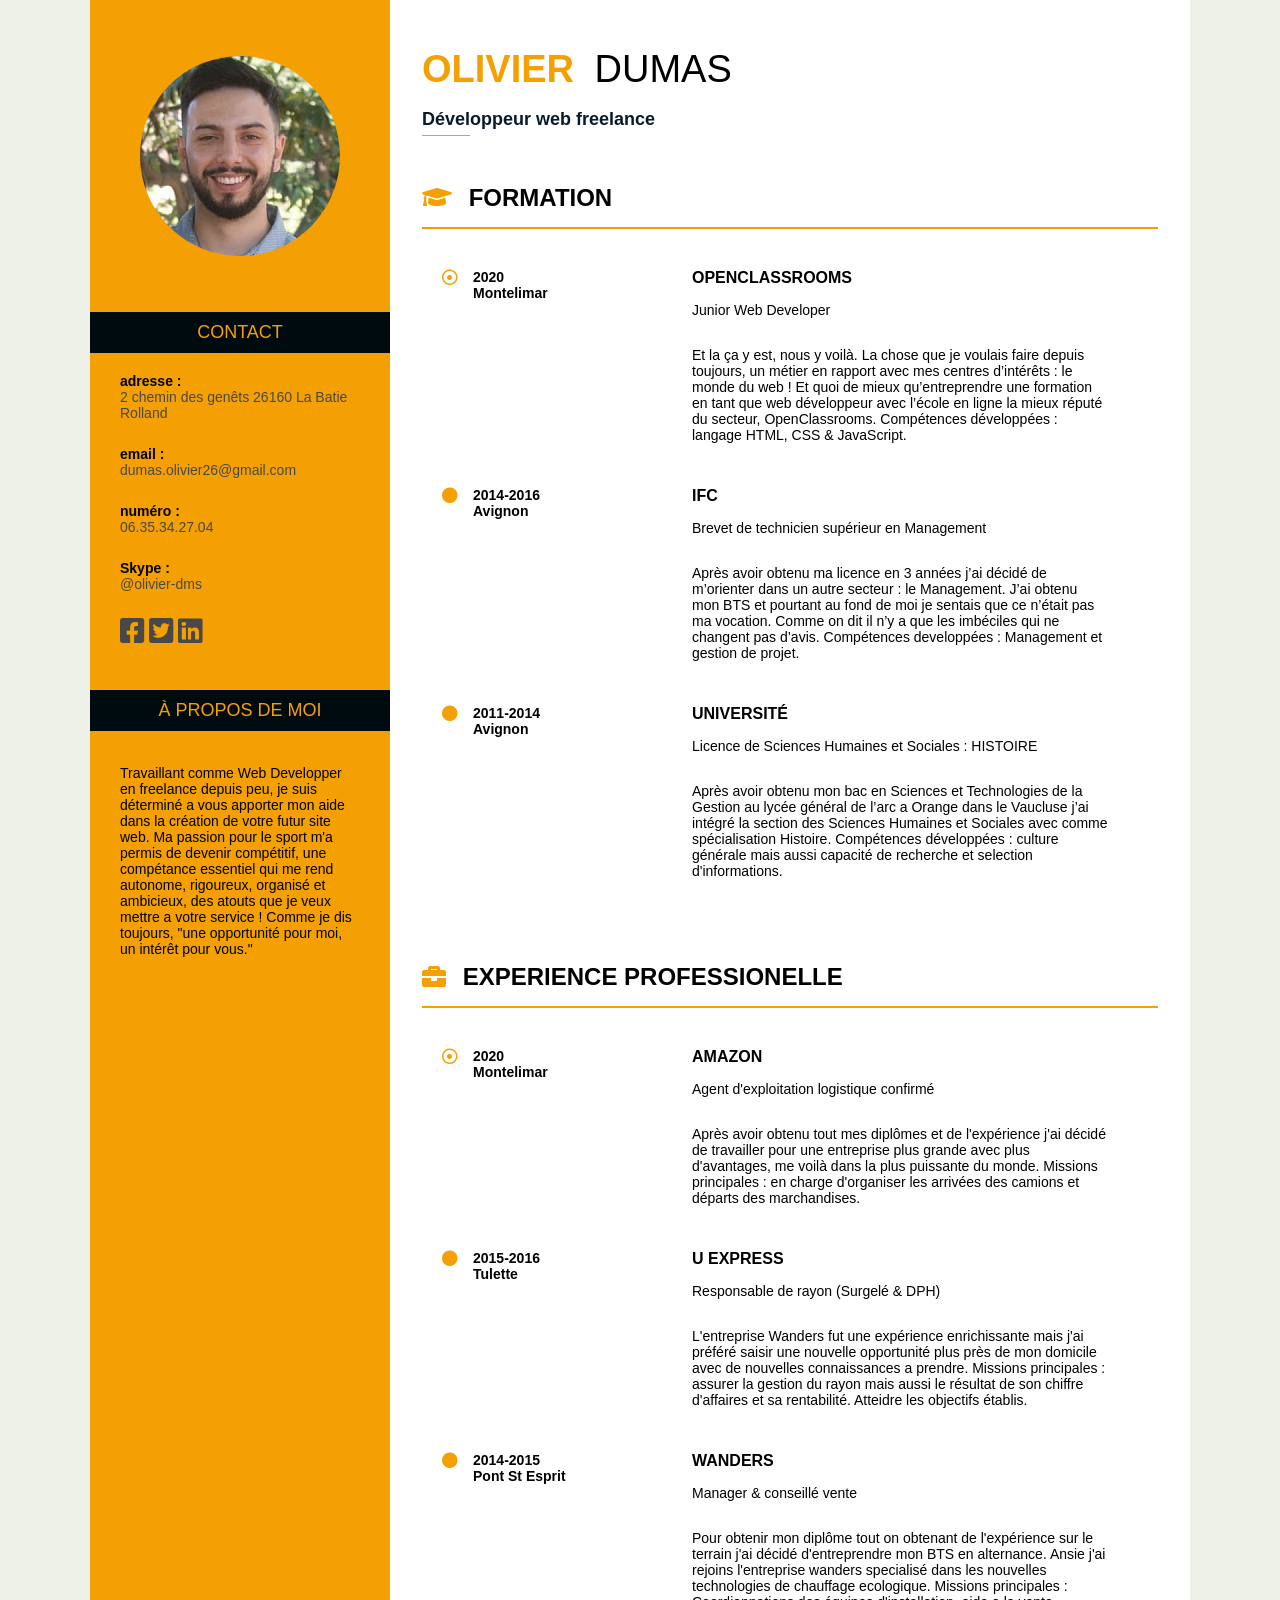
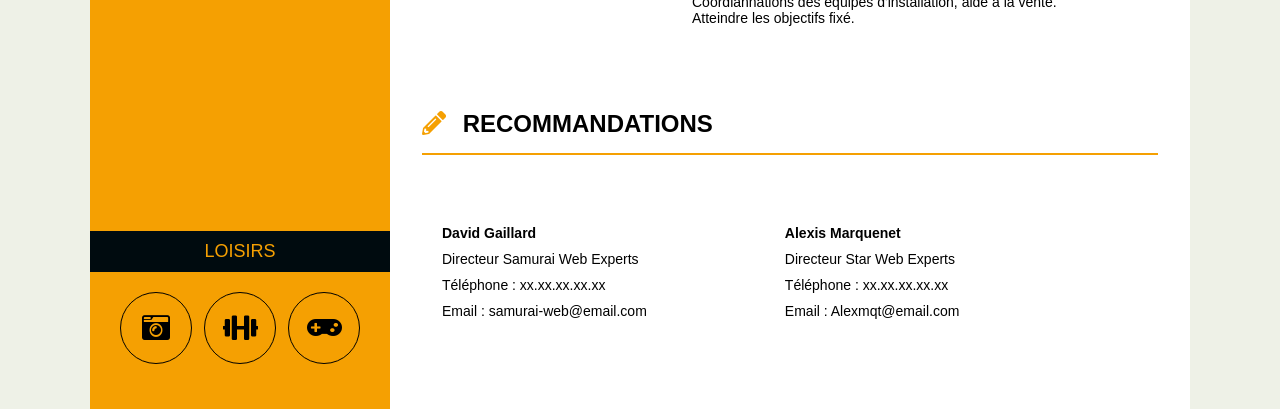
==== commit f4905d8b: "modification pour le mode mobile" ====
--- a/index.html
+++ b/index.html
@@ -235,7 +235,7 @@
             </section>
             <section>
                <h3 class="titre"> <i class="fas fa-pencil-alt"></i> <span class="title-category">RECOMMANDATIONS</span></h3>
-               <div class="main-section-recommandation">
+               <div class="main-section">
                   <div class="recommandation">
                      <div class="recommandation-name">David Gaillard</div>
                      <div>Directeur Samurai Web Experts</div>
--- a/style.css
+++ b/style.css
@@ -18,8 +18,8 @@
 }
 
 .fullname{
-	margin-top: 4em;
-	margin-bottom: 6em;
+	margin-top: 3em;
+	margin-bottom: 3em;
 	display: flex;
 	flex-direction: column;
 	justify-content: center;
@@ -194,11 +194,6 @@
 	padding: 40px 20px;
 }
 
-.main-section-recommandation{
-	padding: 40px 20px;
-	
-}
-
 .title-category{
 	color: black;
 	margin-left: 10px;
@@ -231,8 +226,8 @@
 	height: 40%;
 	width: 40%;	
 	margin-right: 60px;
-	margin-bottom: 6px;
-	padding-top: 6px;
+	margin-bottom: 40px;
+	padding-top: 30px;
 	font-size: 14px;
 }
 
@@ -305,12 +300,10 @@
 		padding-right: 1em;
 	}
 	
-	.fullname{
-		margin-top: 3em;
-		margin-bottom: 3em;
-		display: flex;
-		flex-direction: column;
-		justify-content: center;
+	.fullname
+	{
+		margin-top: 1em;
+		margin-bottom: 1em;
 	}
 	
 	.sidebar{
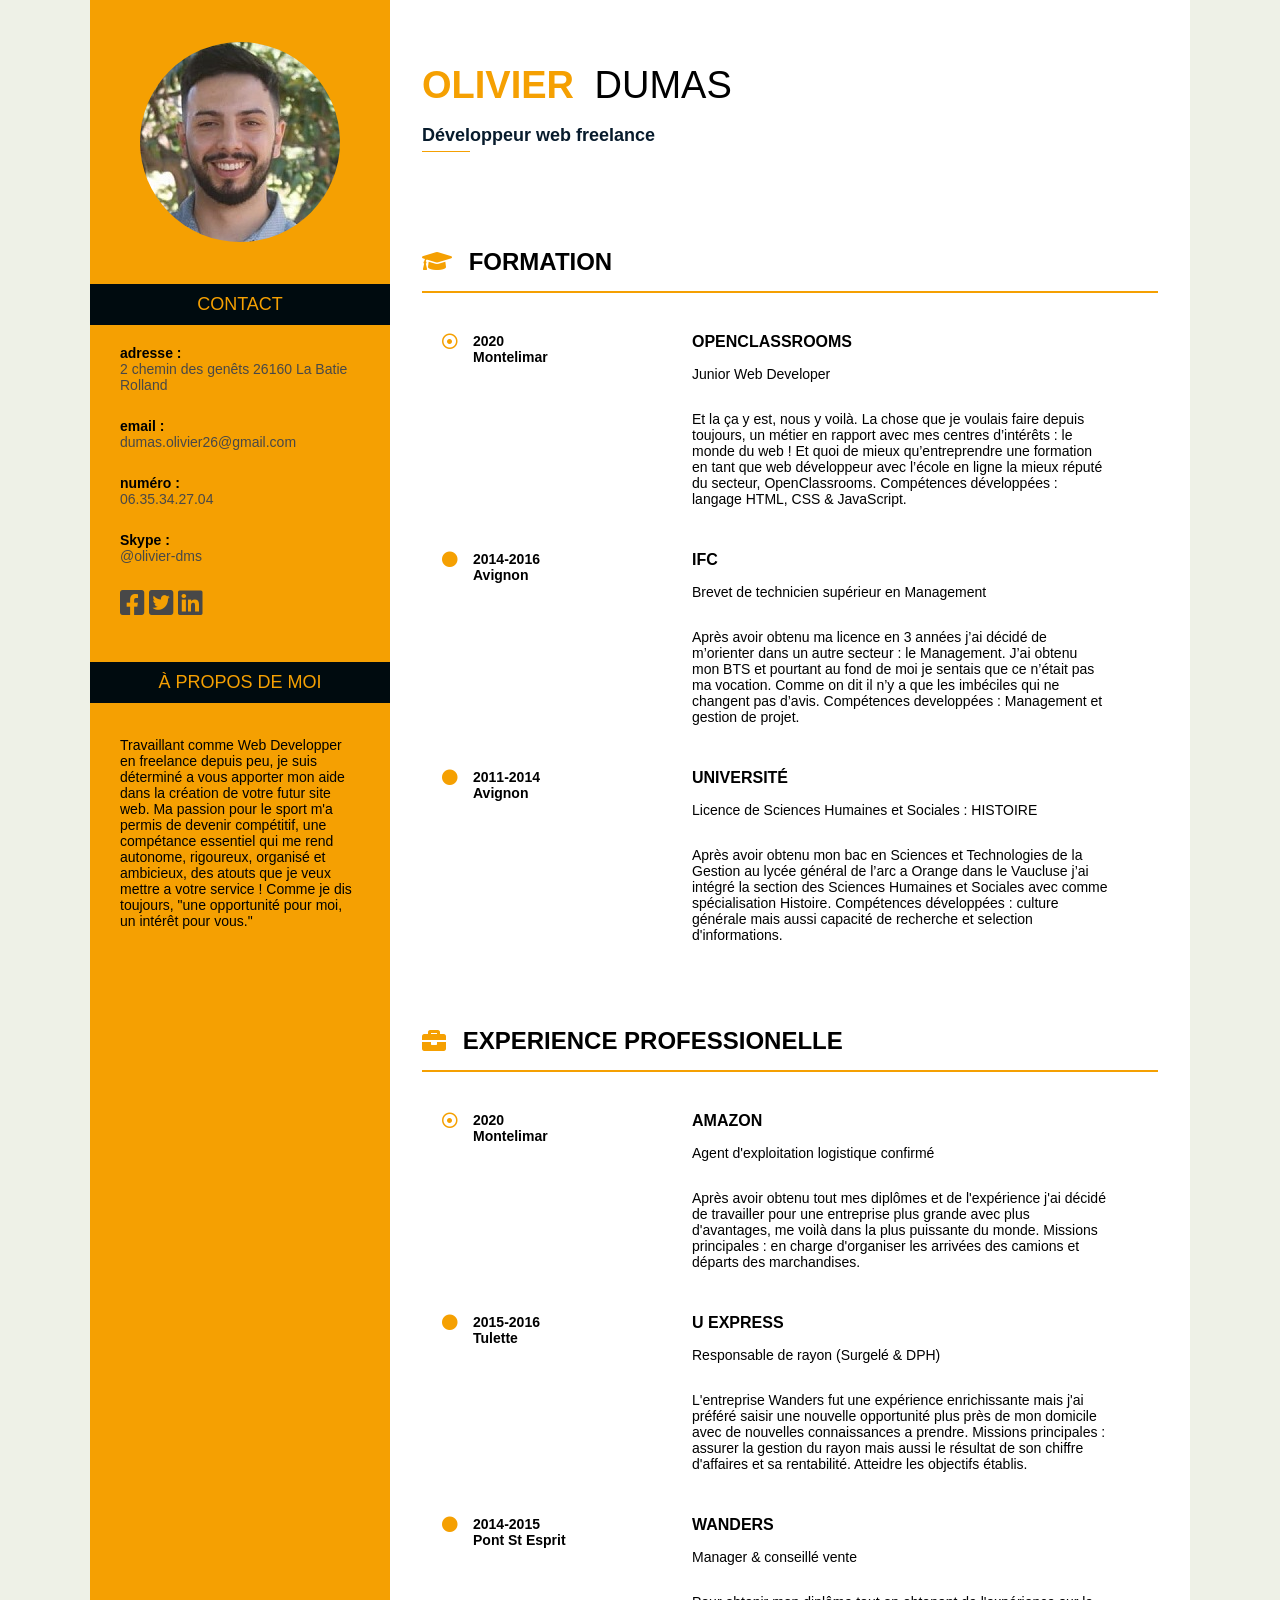
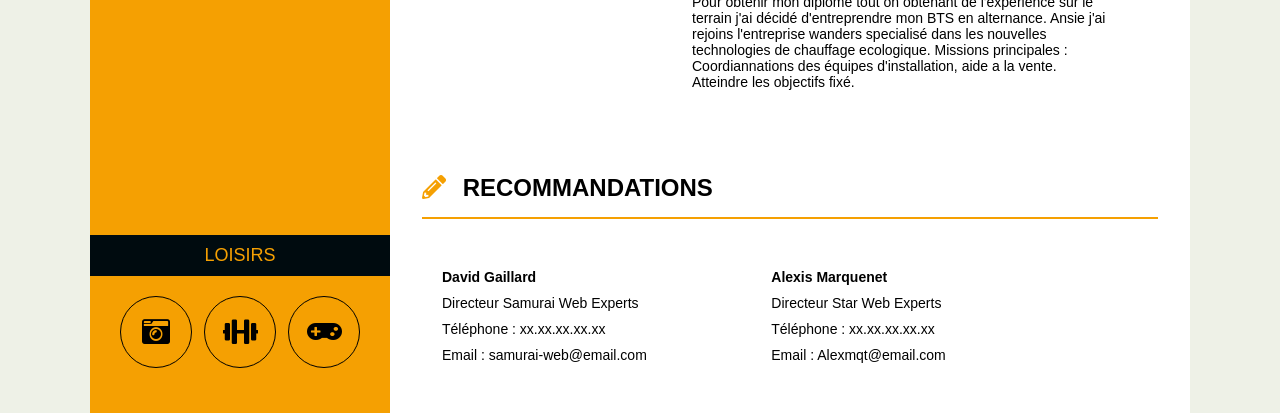
==== commit e5d2cbdc: "recommandation devient footer" ====
--- a/index.html
+++ b/index.html
@@ -233,23 +233,25 @@
                   </article>
                </div>
             </section>
-            <section>
-               <h3 class="titre"> <i class="fas fa-pencil-alt"></i> <span class="title-category">RECOMMANDATIONS</span></h3>
-               <div class="main-section">
-                  <div class="recommandation">
-                     <div class="recommandation-name">David Gaillard</div>
-                     <div>Directeur Samurai Web Experts</div>
-                     <div>Téléphone : xx.xx.xx.xx.xx</div>
-                     <div>Email : samurai-web@email.com</div>
-                  </div>
-                  <div class="recommandation">
-                     <div class="recommandation-name">Alexis Marquenet</div>
-                     <div>Directeur Star Web Experts</div>
-                     <div>Téléphone : xx.xx.xx.xx.xx</div>
-                     <div>Email : Alexmqt@email.com</div>
-                  </div>
-               </div>
-            </section>
+            <footer>
+               <section>
+                  <h3 class="titre"> <i class="fas fa-pencil-alt"></i> <span class="title-category">RECOMMANDATIONS</span></h3>
+                  <div class="main-section">
+                     <div class="recommandation">
+                        <div class="recommandation-name">David Gaillard</div>
+                        <div>Directeur Samurai Web Experts</div>
+                        <div>Téléphone : xx.xx.xx.xx.xx</div>
+                        <div>Email : samurai-web@email.com</div>
+                     </div>
+                     <div class="recommandation">
+                        <div class="recommandation-name">Alexis Marquenet</div>
+                        <div>Directeur Star Web Experts</div>
+                        <div>Téléphone : xx.xx.xx.xx.xx</div>
+                        <div>Email : Alexmqt@email.com</div>
+                     </div>
+                  </div>
+               </section>
+            </footer>
          </div>
       </div>   
    </body>
--- a/style.css
+++ b/style.css
@@ -18,16 +18,16 @@
 }
 
 .fullname{
+	margin-top: 4em;
+	margin-bottom: 6em;
+	display: flex;
+	flex-direction: column;
+	justify-content: center;
+}
+
+.fullname-picture{
 	margin-top: 3em;
 	margin-bottom: 3em;
-	display: flex;
-	flex-direction: column;
-	justify-content: center;
-}
-
-.fullname-picture{
-	margin-top: 4em;
-	margin-bottom: 4em;
 	height: 200px;
 	display: flex;
 	flex-direction: column;
@@ -224,10 +224,8 @@
 .recommandation {
 	display: inline-block;
 	height: 40%;
-	width: 40%;	
-	margin-right: 60px;
-	margin-bottom: 40px;
-	padding-top: 30px;
+	margin-right: 120px;
+	padding-top: 10px;
 	font-size: 14px;
 }
 
